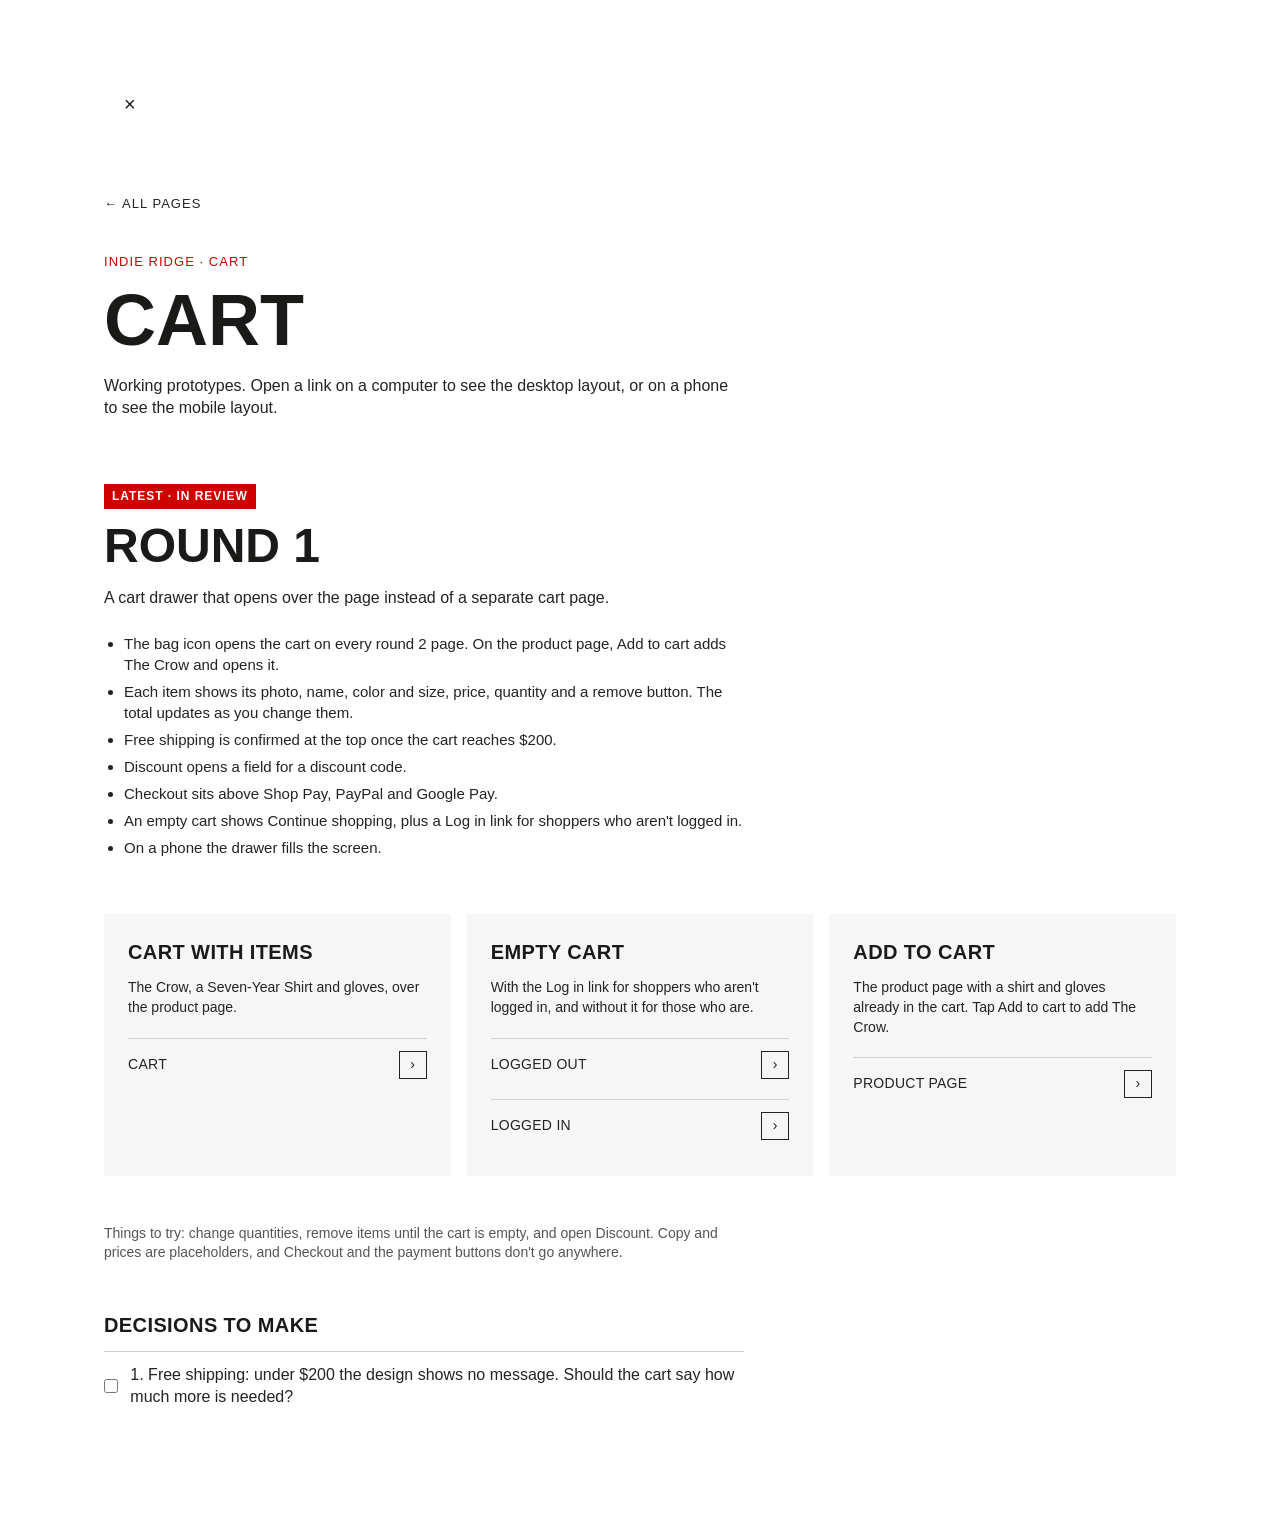
==== cart.html @ 1ffa9ada "Cart drawer and search: overlays on round 2 pages, search results page, review pages" ====
<!doctype html>
<html lang="en">
<head>
<meta charset="utf-8">
<meta name="viewport" content="width=device-width, initial-scale=1">
<title>Cart · Driver × Indie Ridge</title>
<meta name="robots" content="noindex, nofollow">
<link rel="icon" href="favicon.ico" sizes="48x48">
<link rel="stylesheet" href="css/hub.css">
</head>
<body>
<main>
<div class="brand" role="img" aria-label="Driver × Indie Ridge"><img class="brand__driver" src="assets/driver-logo.svg" alt=""><span class="brand__x" aria-hidden="true">×</span><img class="brand__ir" src="assets/indie-ridge-logo.svg" alt=""></div>
<a class="back" href="index.html">← All pages</a>
<p class="eyebrow">Indie Ridge · Cart</p>
<h1>Cart</h1>
<p class="intro">Working prototypes. Open a link on a computer to see the desktop layout, or on a phone to see the mobile layout.</p>

<section class="latest" aria-labelledby="r1-h">
<span class="tag tag--review">Latest · In review</span>
<h2 class="sec" id="r1-h">Round 1</h2>
<p class="intro">A cart drawer that opens over the page instead of a separate cart page.</p>
<ul class="changes">
<li>The bag icon opens the cart on every round 2 page. On the product page, Add to cart adds The Crow and opens it.</li>
<li>Each item shows its photo, name, color and size, price, quantity and a remove button. The total updates as you change them.</li>
<li>Free shipping is confirmed at the top once the cart reaches $200.</li>
<li>Discount opens a field for a discount code.</li>
<li>Checkout sits above Shop Pay, PayPal and Google Pay.</li>
<li>An empty cart shows Continue shopping, plus a Log in link for shoppers who aren't logged in.</li>
<li>On a phone the drawer fills the screen.</li>
</ul>
<div class="grid">
<section class="opt">
<h2>Cart with items</h2>
<p>The Crow, a Seven-Year Shirt and gloves, over the product page.</p>
<div class="links"><a href="round2.html?cart=open">Cart <span aria-hidden="true">›</span></a></div>
</section>
<section class="opt">
<h2>Empty cart</h2>
<p>With the Log in link for shoppers who aren't logged in, and without it for those who are.</p>
<div class="links"><a href="round2.html?cart=empty">Logged out <span aria-hidden="true">›</span></a><a href="round2.html?cart=empty&amp;account=in">Logged in <span aria-hidden="true">›</span></a></div>
</section>
<section class="opt">
<h2>Add to cart</h2>
<p>The product page with a shirt and gloves already in the cart. Tap Add to cart to add The Crow.</p>
<div class="links"><a href="round2.html">Product page <span aria-hidden="true">›</span></a></div>
</section>
</div>
<p class="note">Things to try: change quantities, remove items until the cart is empty, and open Discount. Copy and prices are placeholders, and Checkout and the payment buttons don't go anywhere.</p>
<div class="decide">
<h2>Decisions to make</h2>
<ul>
<li><label><input type="checkbox">1. Free shipping: under $200 the design shows no message. Should the cart say how much more is needed?</label></li>
</ul>
</div>
</section>
</main>
</body>
</html>
---- css/hub.css ----
/* Shared styles for the landing page and page hubs */
@font-face { font-family: 'Helvetica Now Display'; font-weight: 400; font-display: swap; src: url(../assets/8762a6e199e5416e344eea333f97d55b.woff2) format('woff2'); }
@font-face { font-family: 'Helvetica Now Display'; font-weight: 500; font-display: swap; src: url(../assets/6d799c3410f5b43439138eb2e291c39b.woff2) format('woff2'); }
@font-face { font-family: 'Helvetica Now Display'; font-weight: 600 700; font-display: swap; src: url(../assets/5e58670df50cc59a136cc1d46ab9bc65.woff2) format('woff2'); }
:root { --ink: #1a1b18; --text: #232323; --red: #ce0000; --grey: #f6f6f6; --line: #d1d1d1; }
* { box-sizing: border-box; }
body { margin: 0; background: #ffffff; color: var(--text); font: 400 16px/1.4 'Helvetica Now Display', Helvetica, Arial, sans-serif; -webkit-font-smoothing: antialiased; }
main { max-width: 1120px; margin: 0 auto; padding: 80px 24px 96px; }
.eyebrow { margin: 0; font-size: 13px; font-weight: 500; letter-spacing: .08em; text-transform: uppercase; color: var(--red); }
html { scroll-behavior: smooth; }
h1 { margin: 12px 0 16px; font-size: clamp(40px, 7vw, 72px); line-height: 1.05; font-weight: 700; text-transform: uppercase; color: var(--ink); }
.intro { max-width: 40rem; margin: 0; }
.grid { display: grid; grid-template-columns: repeat(auto-fit, minmax(280px, 1fr)); gap: 16px; margin-top: 56px; }
.opt { display: grid; gap: 12px; align-content: start; padding: 24px; background: var(--grey); }
.opt h2 { margin: 0; font-size: 20px; font-weight: 700; letter-spacing: .02em; text-transform: uppercase; color: var(--ink); }
.opt p { margin: 0; font-size: 14px; }
.links { display: grid; gap: 8px; margin-top: 8px; }
.links a { display: flex; justify-content: space-between; align-items: center; gap: 12px; padding: 12px 0; border-top: 1px solid var(--line); color: var(--text); font-size: 14px; font-weight: 500; letter-spacing: .02em; text-transform: uppercase; text-decoration: none; }
.links a span { display: inline-flex; width: 28px; height: 28px; align-items: center; justify-content: center; border: 1px solid var(--text); }
.links a:hover { color: var(--red); }
.links a:hover span { background: var(--red); border-color: var(--red); color: #ffffff; }
.brand { display: flex; align-items: center; gap: 20px; margin-bottom: 64px; color: var(--ink); }
.brand__driver { height: 18px; }
.brand__x { font-size: 20px; }
.brand__ir { height: 72px; margin: -12px; }
.group + .group { margin-top: 96px; }
.note { margin-top: 48px; font-size: 14px; color: #555555; max-width: 40rem; }
.decide { max-width: 40rem; margin-top: 48px; }
.decide h2 { margin: 0; font-size: 20px; font-weight: 700; letter-spacing: .02em; text-transform: uppercase; color: var(--ink); }
.decide ul { margin: 12px 0 0; padding: 0; list-style: none; }
.decide label { display: flex; gap: 12px; align-items: center; padding: 12px 0; border-top: 1px solid var(--line); font-size: 16px; cursor: pointer; }
.decide input { width: 18px; height: 18px; margin: 0; accent-color: var(--red); }

/* Section titles one step below h1 */
.sec { margin: 12px 0 16px; font-size: clamp(32px, 5vw, 48px); line-height: 1.05; font-weight: 700; text-transform: uppercase; color: var(--ink); }
.tag { display: inline-block; width: max-content; padding: 4px 8px; font-size: 12px; font-weight: 700; letter-spacing: .08em; text-transform: uppercase; }
.tag--review { background: var(--red); color: #ffffff; }
.tag--approved { background: #006300; color: #ffffff; }
.tag--soon { border: 1px solid var(--text); color: var(--text); }

/* Landing page */
.news { display: flex; flex-wrap: wrap; gap: 8px 12px; align-items: baseline; margin-top: 32px; padding: 16px 20px; border: 1px solid var(--line); font-size: 15px; }
.news b { font-size: 13px; font-weight: 700; letter-spacing: .08em; text-transform: uppercase; color: var(--red); }
.news a { color: var(--text); }
.news a:hover { color: var(--red); }
.cards { display: grid; grid-template-columns: repeat(auto-fit, minmax(300px, 1fr)); gap: 16px; margin-top: 56px; }
.card { position: relative; display: grid; gap: 12px; align-content: start; padding: 24px; background: var(--grey); color: var(--text); text-decoration: none; }
.card h2 { margin: 4px 0 0; font-size: 28px; line-height: 1.1; font-weight: 700; text-transform: uppercase; color: var(--ink); }
.card p { margin: 0; font-size: 14px; }
.card dl { display: grid; grid-template-columns: auto 1fr; gap: 6px 16px; margin: 4px 0 0; font-size: 14px; }
.card dt { font-size: 12px; font-weight: 500; letter-spacing: .08em; text-transform: uppercase; color: #555555; }
.card dd { margin: 0; }
.card__go { display: flex; justify-content: space-between; align-items: center; margin-top: 8px; padding-top: 12px; border-top: 1px solid var(--line); font-size: 14px; font-weight: 500; letter-spacing: .02em; text-transform: uppercase; }
.card__go span { display: inline-flex; width: 28px; height: 28px; align-items: center; justify-content: center; border: 1px solid var(--text); }
a.card:hover .card__go { color: var(--red); }
a.card:hover .card__go span { background: var(--red); border-color: var(--red); color: #ffffff; }
.card--soon { background: #ffffff; border: 1px dashed var(--line); }

/* Page hubs */
.back { display: inline-flex; gap: 8px; align-items: center; margin-bottom: 40px; color: var(--text); font-size: 13px; font-weight: 500; letter-spacing: .08em; text-transform: uppercase; text-decoration: none; }
.back:hover { color: var(--red); }
.latest { margin-top: 64px; }
.changes { max-width: 40rem; margin: 24px 0 0; padding-left: 20px; font-size: 15px; }
.changes li + li { margin-top: 6px; }
.earlier { margin-top: 96px; border-top: 4px solid var(--ink); }
.earlier > h2 { margin: 24px 0 0; font-size: 20px; font-weight: 700; letter-spacing: .02em; text-transform: uppercase; color: var(--ink); }
.earlier details { border-bottom: 1px solid var(--line); }
.earlier summary { display: flex; justify-content: space-between; align-items: center; padding: 20px 0; cursor: pointer; list-style: none; font-size: 20px; font-weight: 700; text-transform: uppercase; color: var(--ink); }
.earlier summary::-webkit-details-marker { display: none; }
.earlier summary::after { content: "+"; color: var(--red); font-size: 24px; font-weight: 400; }
.earlier details[open] summary::after { content: "−"; }
.earlier details > div { padding-bottom: 48px; }
.earlier .grid { margin-top: 16px; }
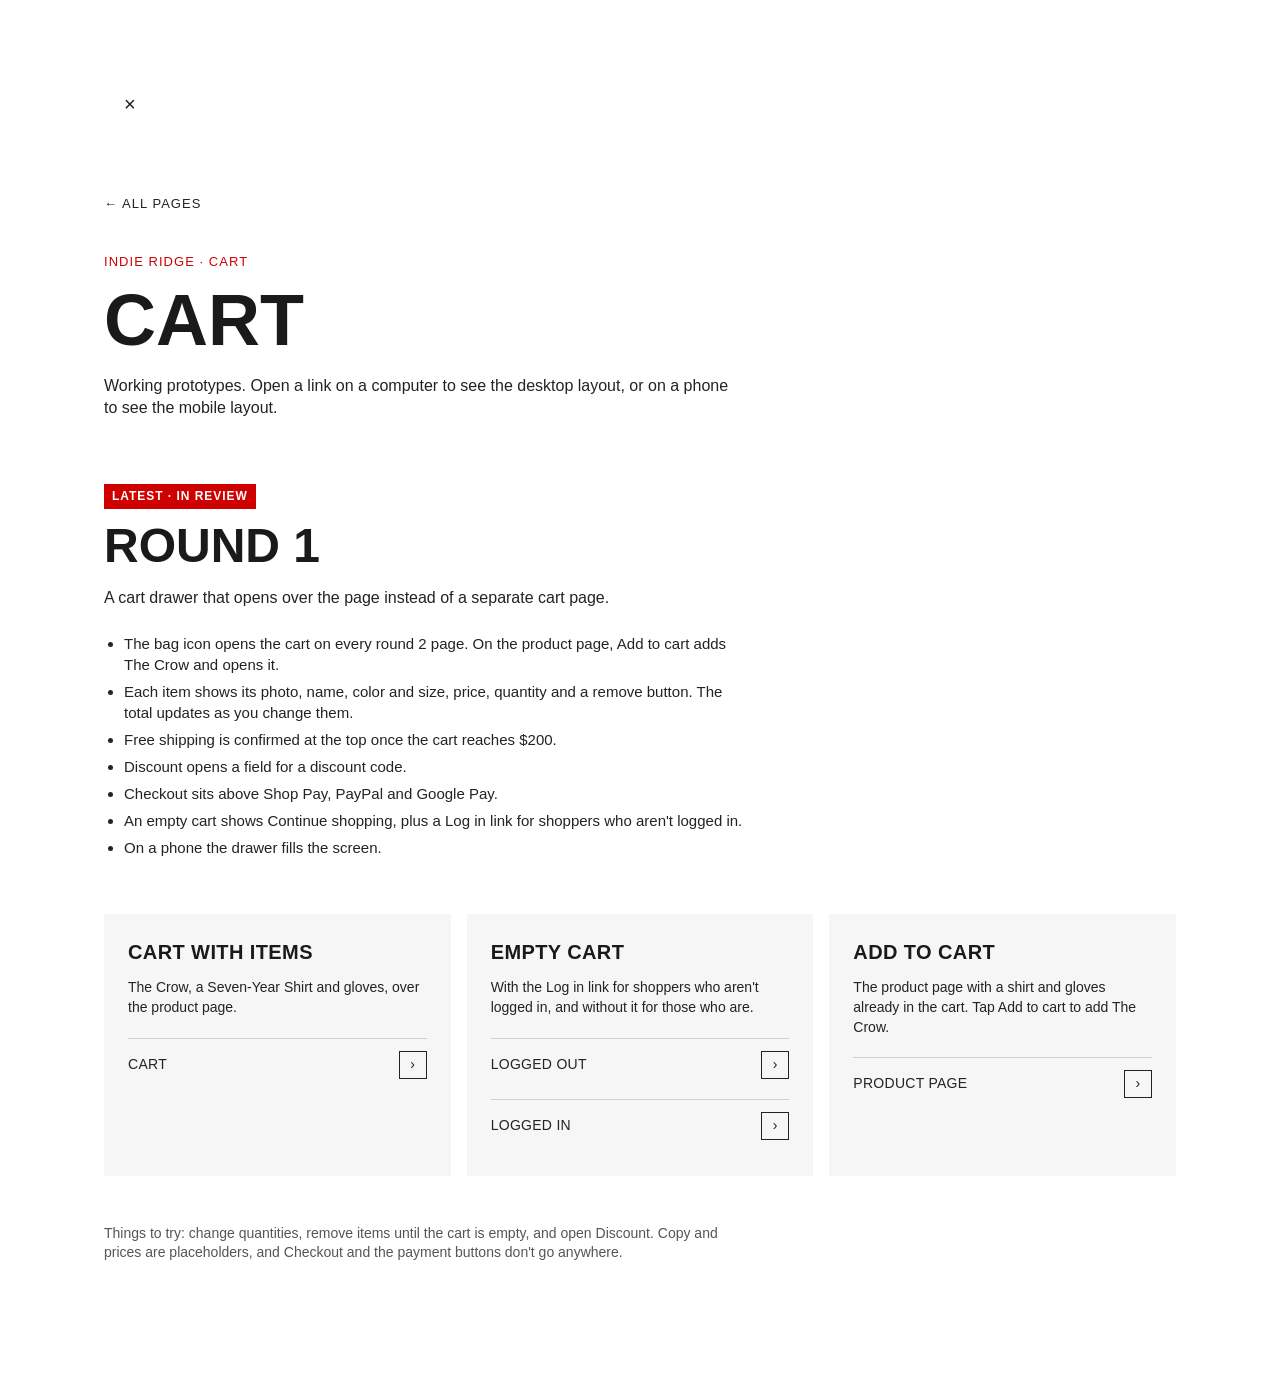
==== commit 9f79f732: "Cart: remove decisions to make" ====
--- a/cart.html
+++ b/cart.html
@@ -47,12 +47,6 @@
 </section>
 </div>
 <p class="note">Things to try: change quantities, remove items until the cart is empty, and open Discount. Copy and prices are placeholders, and Checkout and the payment buttons don't go anywhere.</p>
-<div class="decide">
-<h2>Decisions to make</h2>
-<ul>
-<li><label><input type="checkbox">1. Free shipping: under $200 the design shows no message. Should the cart say how much more is needed?</label></li>
-</ul>
-</div>
 </section>
 </main>
 </body>
